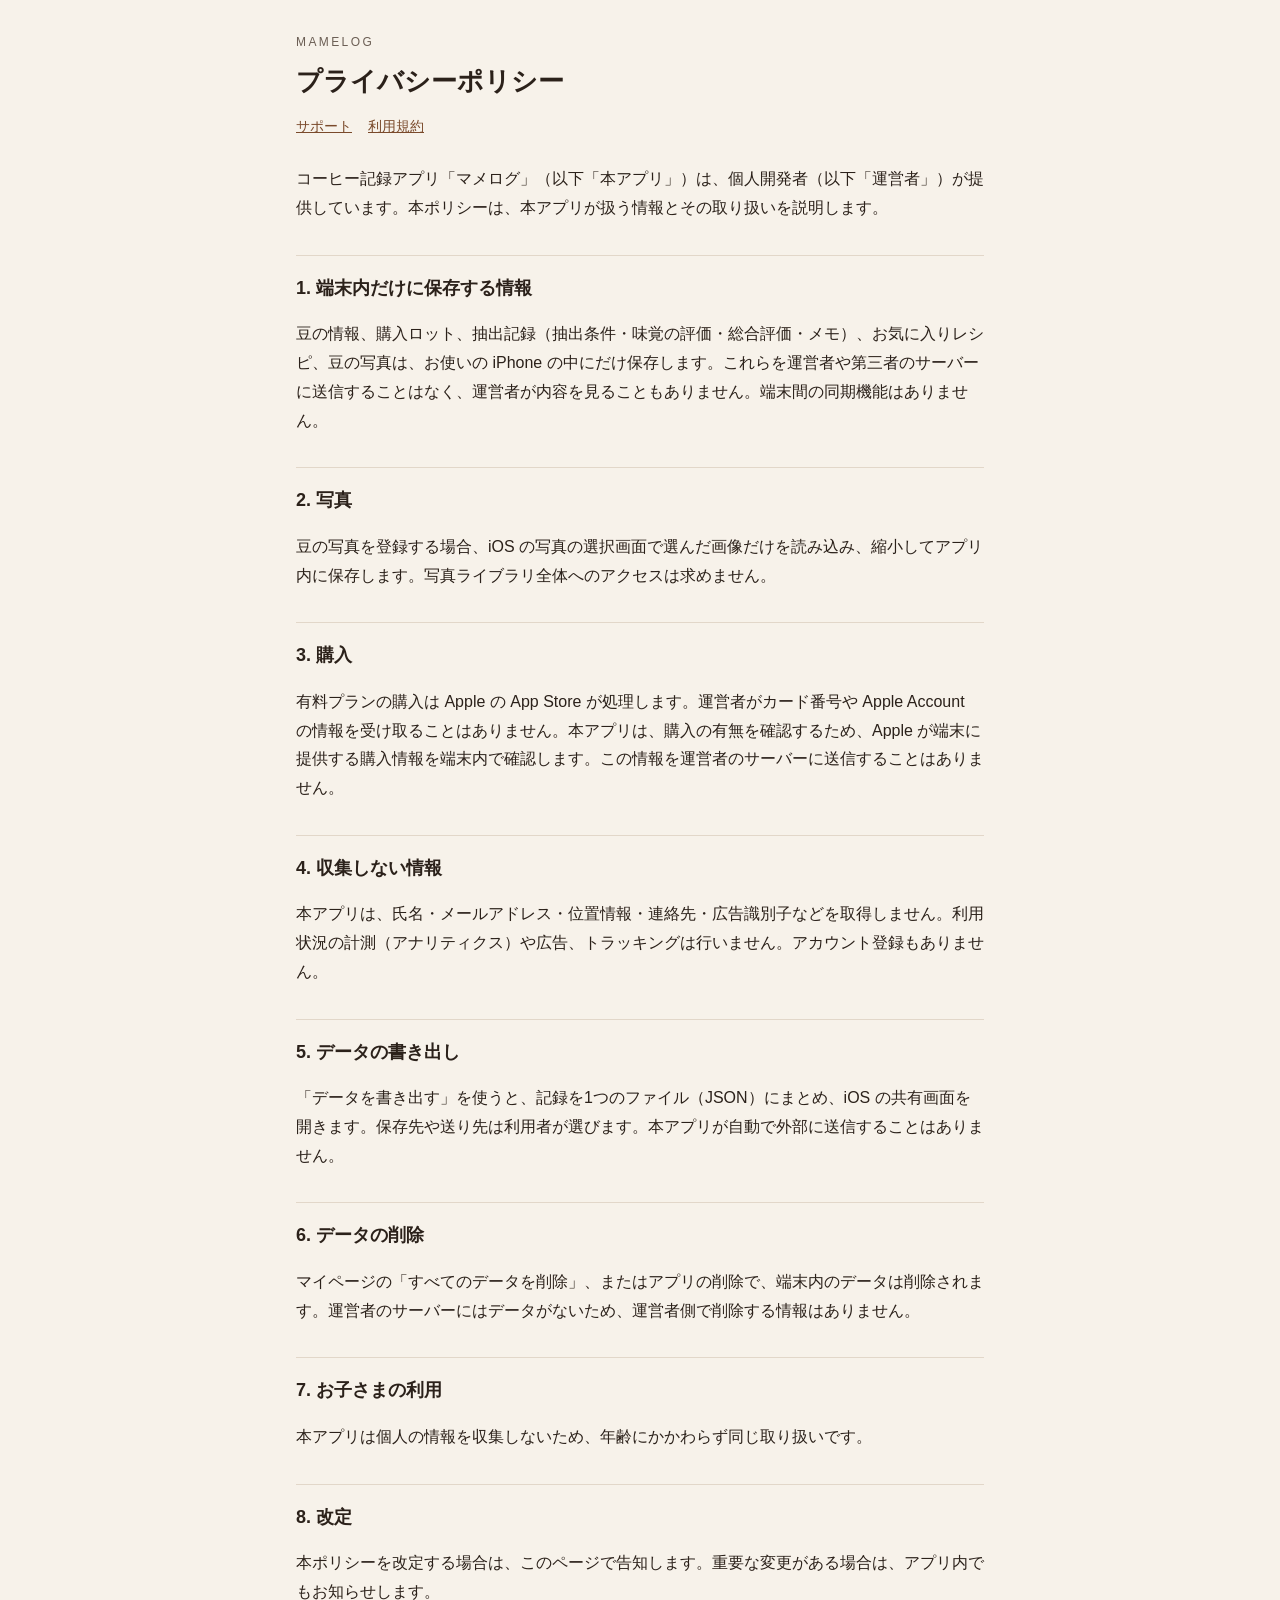
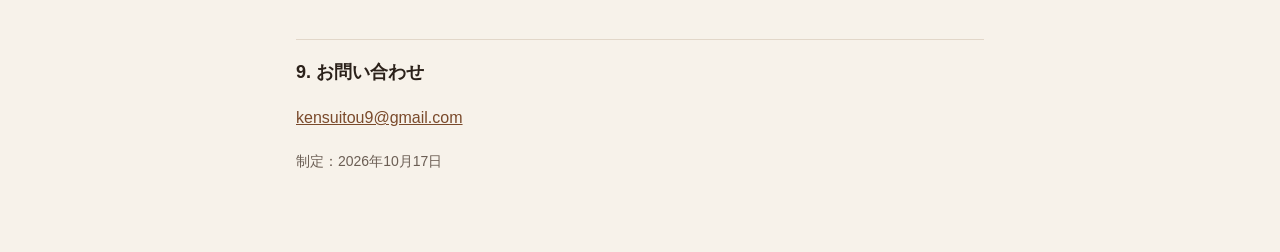
==== privacy.html @ 8c9576c2 "マメログ 公開ページ（トップ・プライバシーポリシー・利用規約） Co-Authored-By: Claude Opus 5.5 (1M context) <noreply@anthropic.com>" ====
<!doctype html>
<html lang="ja"><head><meta charset="utf-8"><meta name="viewport" content="width=device-width,initial-scale=1">
<title>マメログ プライバシーポリシー</title><link rel="stylesheet" href="style.css"></head>
<body><main>
<header><div class="eyebrow">MameLog</div><h1>プライバシーポリシー</h1>
<nav><a href="index.html">サポート</a><a href="terms.html">利用規約</a></nav></header>

<p>コーヒー記録アプリ「マメログ」（以下「本アプリ」）は、個人開発者（以下「運営者」）が提供しています。本ポリシーは、本アプリが扱う情報とその取り扱いを説明します。</p>

<h2>1. 端末内だけに保存する情報</h2>
<p>豆の情報、購入ロット、抽出記録（抽出条件・味覚の評価・総合評価・メモ）、お気に入りレシピ、豆の写真は、お使いの iPhone の中にだけ保存します。これらを運営者や第三者のサーバーに送信することはなく、運営者が内容を見ることもありません。端末間の同期機能はありません。</p>

<h2>2. 写真</h2>
<p>豆の写真を登録する場合、iOS の写真の選択画面で選んだ画像だけを読み込み、縮小してアプリ内に保存します。写真ライブラリ全体へのアクセスは求めません。</p>

<h2>3. 購入</h2>
<p>有料プランの購入は Apple の App Store が処理します。運営者がカード番号や Apple Account の情報を受け取ることはありません。本アプリは、購入の有無を確認するため、Apple が端末に提供する購入情報を端末内で確認します。この情報を運営者のサーバーに送信することはありません。</p>

<h2>4. 収集しない情報</h2>
<p>本アプリは、氏名・メールアドレス・位置情報・連絡先・広告識別子などを取得しません。利用状況の計測（アナリティクス）や広告、トラッキングは行いません。アカウント登録もありません。</p>

<h2>5. データの書き出し</h2>
<p>「データを書き出す」を使うと、記録を1つのファイル（JSON）にまとめ、iOS の共有画面を開きます。保存先や送り先は利用者が選びます。本アプリが自動で外部に送信することはありません。</p>

<h2>6. データの削除</h2>
<p>マイページの「すべてのデータを削除」、またはアプリの削除で、端末内のデータは削除されます。運営者のサーバーにはデータがないため、運営者側で削除する情報はありません。</p>

<h2>7. お子さまの利用</h2>
<p>本アプリは個人の情報を収集しないため、年齢にかかわらず同じ取り扱いです。</p>

<h2>8. 改定</h2>
<p>本ポリシーを改定する場合は、このページで告知します。重要な変更がある場合は、アプリ内でもお知らせします。</p>

<h2>9. お問い合わせ</h2>
<p><a href="mailto:kensuitou9@gmail.com">kensuitou9@gmail.com</a></p>
<p class="muted">制定：2026年10月17日</p>
</main></body></html>
---- style.css ----
:root{--bg:#F7F2EA;--card:#FFFCF7;--ink:#2B211A;--ink2:#6B5E54;--rule:#E2D7C9;--accent:#7A4A2B}
@media (prefers-color-scheme:dark){:root{--bg:#16120F;--card:#28211C;--ink:#F3ECE3;--ink2:#BFB2A6;--rule:#3A3029;--accent:#D9A67E}}
*{box-sizing:border-box}
body{margin:0;background:var(--bg);color:var(--ink);font-family:-apple-system,BlinkMacSystemFont,"Hiragino Sans","Hiragino Kaku Gothic ProN",sans-serif;line-height:1.8;font-size:16px}
main{max-width:720px;margin:0 auto;padding:32px 16px 64px}
header{margin-bottom:24px}
.eyebrow{font-size:12px;letter-spacing:.2em;color:var(--ink2);text-transform:uppercase}
h1{font-size:26px;margin:4px 0 8px}
h2{font-size:18px;margin:32px 0 8px;padding-top:16px;border-top:1px solid var(--rule)}
p,li{color:var(--ink)}
.muted{color:var(--ink2);font-size:14px}
.card{background:var(--card);border:1px solid var(--rule);border-radius:14px;padding:16px 20px;margin:16px 0}
a{color:var(--accent)}
nav a{margin-right:16px;font-size:14px}
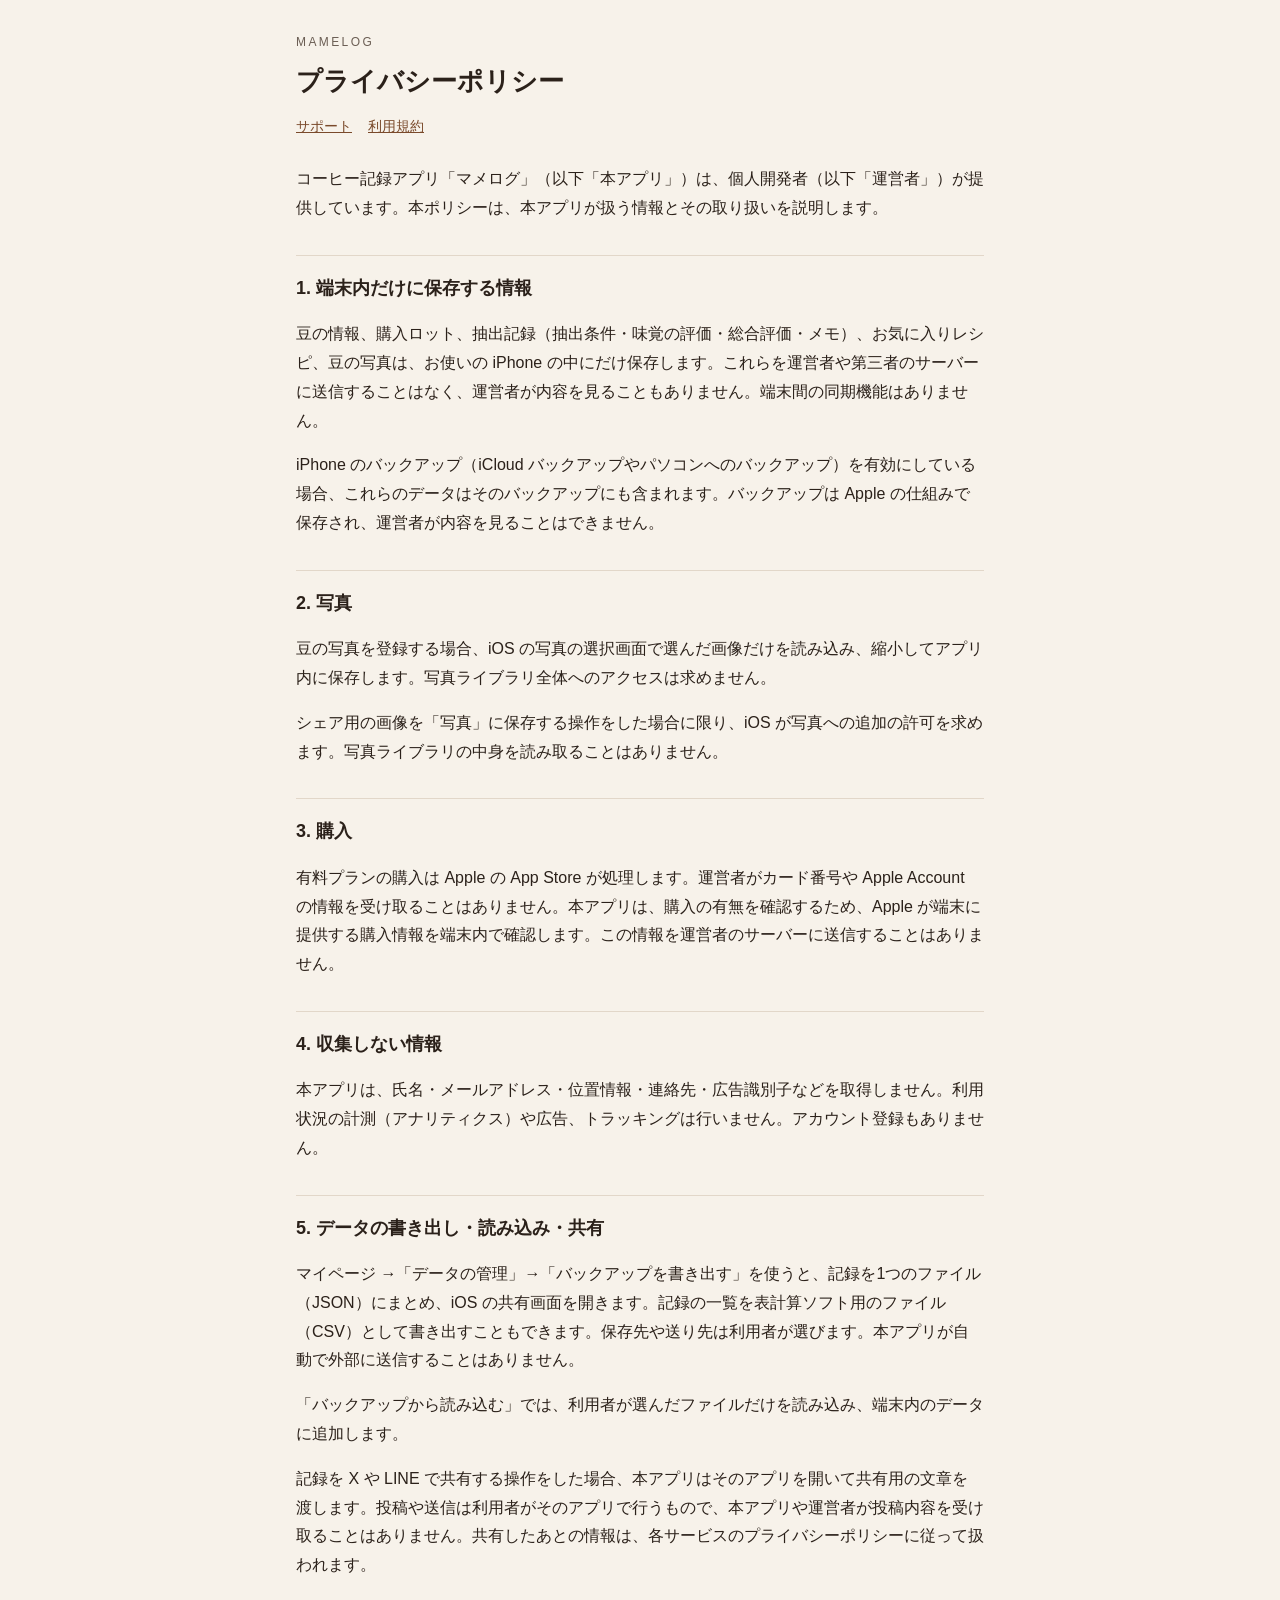
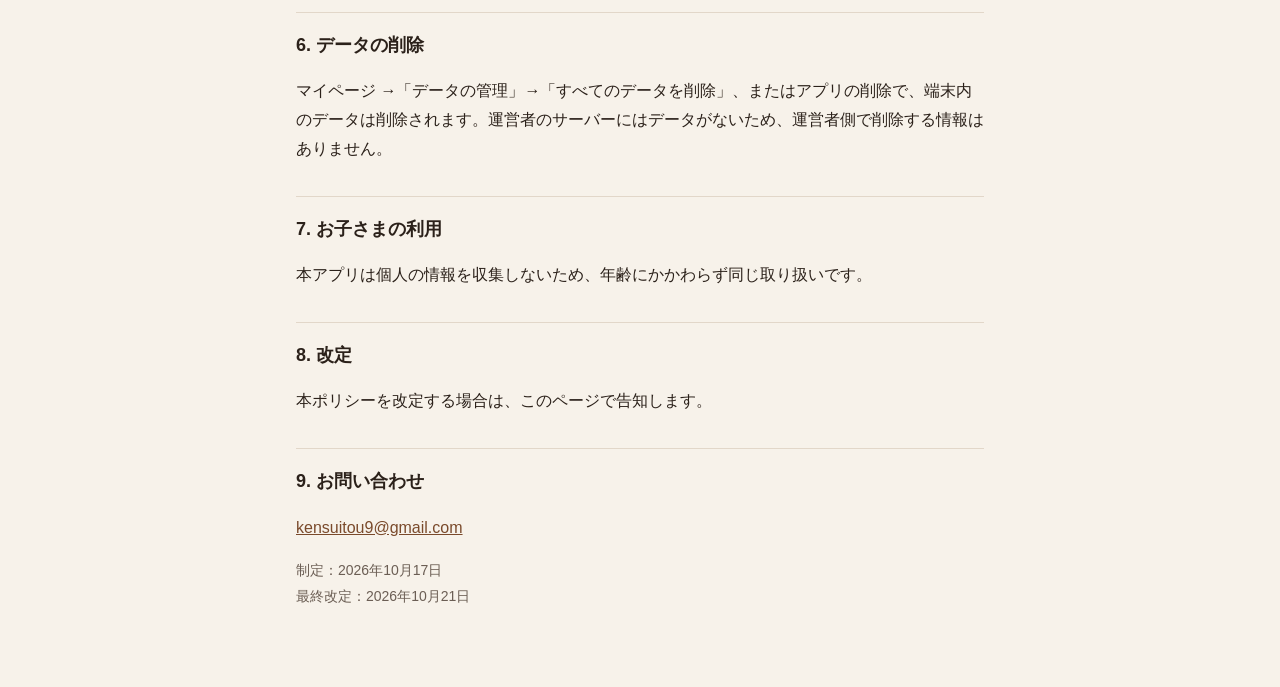
==== commit 04ed1b37: "プライバシーポリシー・サポート・利用規約を実際の動きに合わせて更新 - iPhone のバックアップ（iCloud など）にデータが含まれることを追記 - 写真への保存、X・LINE での共有、CSV" ====
--- a/privacy.html
+++ b/privacy.html
@@ -9,9 +9,11 @@
 
 <h2>1. 端末内だけに保存する情報</h2>
 <p>豆の情報、購入ロット、抽出記録（抽出条件・味覚の評価・総合評価・メモ）、お気に入りレシピ、豆の写真は、お使いの iPhone の中にだけ保存します。これらを運営者や第三者のサーバーに送信することはなく、運営者が内容を見ることもありません。端末間の同期機能はありません。</p>
+<p>iPhone のバックアップ（iCloud バックアップやパソコンへのバックアップ）を有効にしている場合、これらのデータはそのバックアップにも含まれます。バックアップは Apple の仕組みで保存され、運営者が内容を見ることはできません。</p>
 
 <h2>2. 写真</h2>
 <p>豆の写真を登録する場合、iOS の写真の選択画面で選んだ画像だけを読み込み、縮小してアプリ内に保存します。写真ライブラリ全体へのアクセスは求めません。</p>
+<p>シェア用の画像を「写真」に保存する操作をした場合に限り、iOS が写真への追加の許可を求めます。写真ライブラリの中身を読み取ることはありません。</p>
 
 <h2>3. 購入</h2>
 <p>有料プランの購入は Apple の App Store が処理します。運営者がカード番号や Apple Account の情報を受け取ることはありません。本アプリは、購入の有無を確認するため、Apple が端末に提供する購入情報を端末内で確認します。この情報を運営者のサーバーに送信することはありません。</p>
@@ -19,19 +21,21 @@
 <h2>4. 収集しない情報</h2>
 <p>本アプリは、氏名・メールアドレス・位置情報・連絡先・広告識別子などを取得しません。利用状況の計測（アナリティクス）や広告、トラッキングは行いません。アカウント登録もありません。</p>
 
-<h2>5. データの書き出し</h2>
-<p>「データを書き出す」を使うと、記録を1つのファイル（JSON）にまとめ、iOS の共有画面を開きます。保存先や送り先は利用者が選びます。本アプリが自動で外部に送信することはありません。</p>
+<h2>5. データの書き出し・読み込み・共有</h2>
+<p>マイページ →「データの管理」→「バックアップを書き出す」を使うと、記録を1つのファイル（JSON）にまとめ、iOS の共有画面を開きます。記録の一覧を表計算ソフト用のファイル（CSV）として書き出すこともできます。保存先や送り先は利用者が選びます。本アプリが自動で外部に送信することはありません。</p>
+<p>「バックアップから読み込む」では、利用者が選んだファイルだけを読み込み、端末内のデータに追加します。</p>
+<p>記録を X や LINE で共有する操作をした場合、本アプリはそのアプリを開いて共有用の文章を渡します。投稿や送信は利用者がそのアプリで行うもので、本アプリや運営者が投稿内容を受け取ることはありません。共有したあとの情報は、各サービスのプライバシーポリシーに従って扱われます。</p>
 
 <h2>6. データの削除</h2>
-<p>マイページの「すべてのデータを削除」、またはアプリの削除で、端末内のデータは削除されます。運営者のサーバーにはデータがないため、運営者側で削除する情報はありません。</p>
+<p>マイページ →「データの管理」→「すべてのデータを削除」、またはアプリの削除で、端末内のデータは削除されます。運営者のサーバーにはデータがないため、運営者側で削除する情報はありません。</p>
 
 <h2>7. お子さまの利用</h2>
 <p>本アプリは個人の情報を収集しないため、年齢にかかわらず同じ取り扱いです。</p>
 
 <h2>8. 改定</h2>
-<p>本ポリシーを改定する場合は、このページで告知します。重要な変更がある場合は、アプリ内でもお知らせします。</p>
+<p>本ポリシーを改定する場合は、このページで告知します。</p>
 
 <h2>9. お問い合わせ</h2>
 <p><a href="mailto:kensuitou9@gmail.com">kensuitou9@gmail.com</a></p>
-<p class="muted">制定：2026年10月17日</p>
+<p class="muted">制定：2026年10月17日<br>最終改定：2026年10月21日</p>
 </main></body></html>
